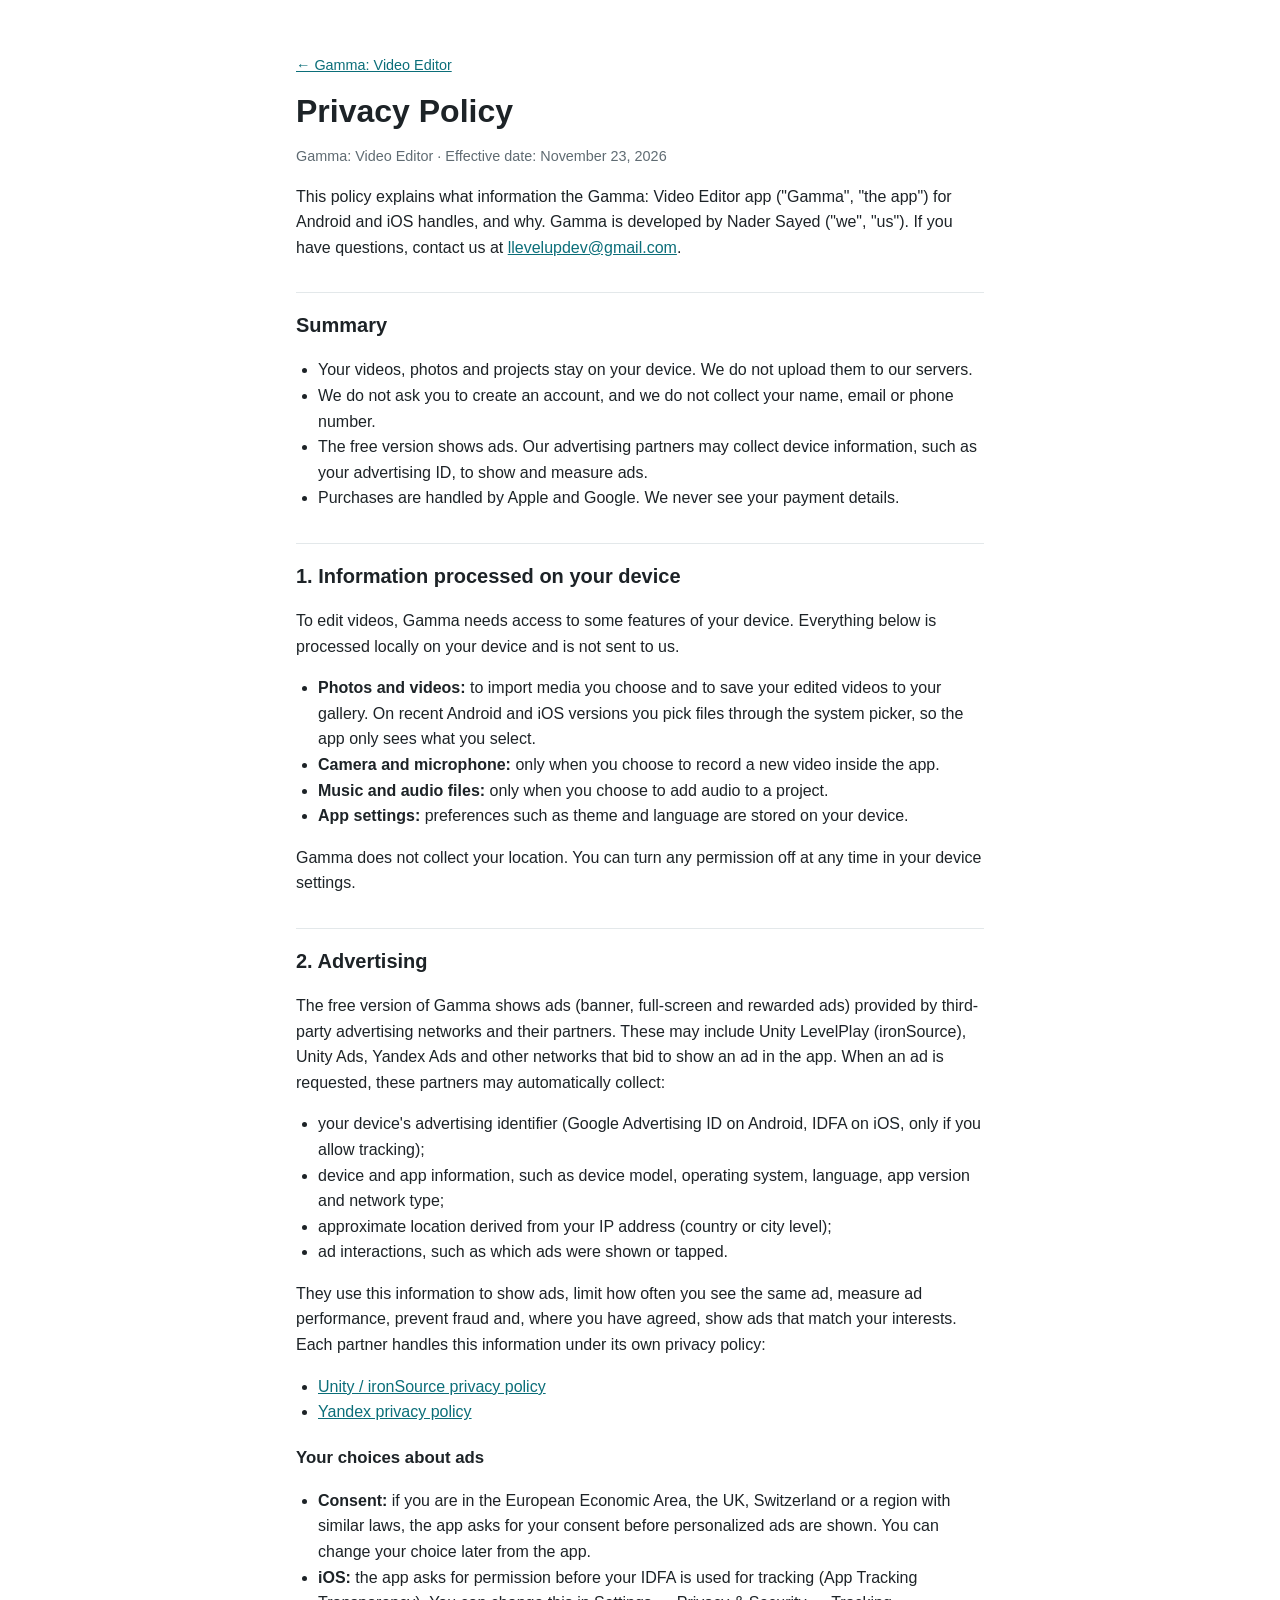
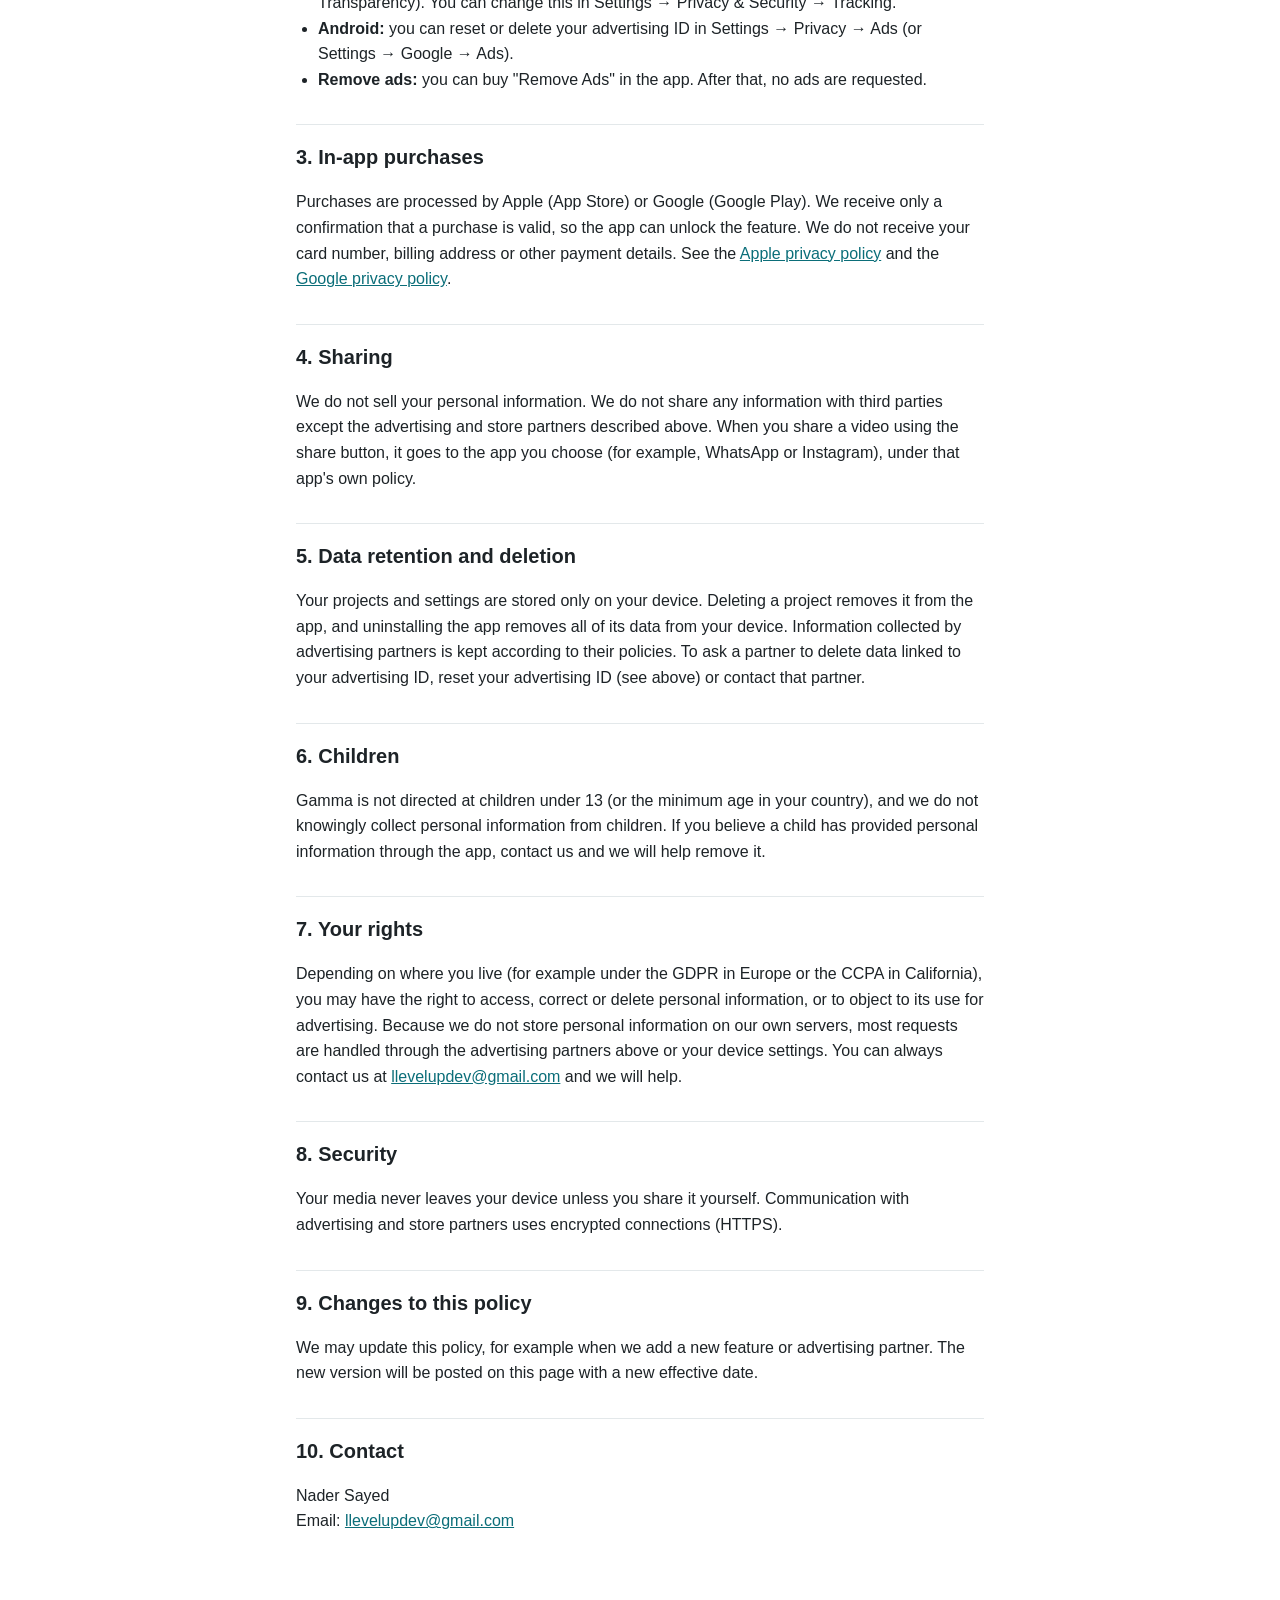
==== gamma/privacy.html @ edf253c3 "Add Gamma: Video Editor home page and privacy policy Co-Authored-By: Claude Opus 5.5 <noreply@anthro" ====
<!doctype html>
<html lang="en">
<head>
<meta charset="utf-8">
<meta name="viewport" content="width=device-width, initial-scale=1">
<title>Privacy Policy – Gamma: Video Editor</title>
<meta name="description" content="Privacy policy for the Gamma: Video Editor app for Android and iOS.">
<link rel="stylesheet" href="style.css">
</head>
<body>
<main>
<p class="back"><a href="./">← Gamma: Video Editor</a></p>
<h1>Privacy Policy</h1>
<p class="meta">Gamma: Video Editor · Effective date: November 23, 2026</p>

<p>This policy explains what information the Gamma: Video Editor app ("Gamma", "the app") for Android and iOS handles, and why. Gamma is developed by Nader Sayed ("we", "us"). If you have questions, contact us at <a href="mailto:llevelupdev@gmail.com">llevelupdev@gmail.com</a>.</p>

<h2>Summary</h2>
<ul>
<li>Your videos, photos and projects stay on your device. We do not upload them to our servers.</li>
<li>We do not ask you to create an account, and we do not collect your name, email or phone number.</li>
<li>The free version shows ads. Our advertising partners may collect device information, such as your advertising ID, to show and measure ads.</li>
<li>Purchases are handled by Apple and Google. We never see your payment details.</li>
</ul>

<h2>1. Information processed on your device</h2>
<p>To edit videos, Gamma needs access to some features of your device. Everything below is processed locally on your device and is not sent to us.</p>
<ul>
<li><strong>Photos and videos:</strong> to import media you choose and to save your edited videos to your gallery. On recent Android and iOS versions you pick files through the system picker, so the app only sees what you select.</li>
<li><strong>Camera and microphone:</strong> only when you choose to record a new video inside the app.</li>
<li><strong>Music and audio files:</strong> only when you choose to add audio to a project.</li>
<li><strong>App settings:</strong> preferences such as theme and language are stored on your device.</li>
</ul>
<p>Gamma does not collect your location. You can turn any permission off at any time in your device settings.</p>

<h2>2. Advertising</h2>
<p>The free version of Gamma shows ads (banner, full-screen and rewarded ads) provided by third-party advertising networks and their partners. These may include Unity LevelPlay (ironSource), Unity Ads, Yandex Ads and other networks that bid to show an ad in the app. When an ad is requested, these partners may automatically collect:</p>
<ul>
<li>your device's advertising identifier (Google Advertising ID on Android, IDFA on iOS, only if you allow tracking);</li>
<li>device and app information, such as device model, operating system, language, app version and network type;</li>
<li>approximate location derived from your IP address (country or city level);</li>
<li>ad interactions, such as which ads were shown or tapped.</li>
</ul>
<p>They use this information to show ads, limit how often you see the same ad, measure ad performance, prevent fraud and, where you have agreed, show ads that match your interests. Each partner handles this information under its own privacy policy:</p>
<ul>
<li><a href="https://unity.com/legal/game-player-and-app-user-privacy-policy">Unity / ironSource privacy policy</a></li>
<li><a href="https://yandex.com/legal/confidential/">Yandex privacy policy</a></li>
</ul>

<h3>Your choices about ads</h3>
<ul>
<li><strong>Consent:</strong> if you are in the European Economic Area, the UK, Switzerland or a region with similar laws, the app asks for your consent before personalized ads are shown. You can change your choice later from the app.</li>
<li><strong>iOS:</strong> the app asks for permission before your IDFA is used for tracking (App Tracking Transparency). You can change this in Settings → Privacy &amp; Security → Tracking.</li>
<li><strong>Android:</strong> you can reset or delete your advertising ID in Settings → Privacy → Ads (or Settings → Google → Ads).</li>
<li><strong>Remove ads:</strong> you can buy "Remove Ads" in the app. After that, no ads are requested.</li>
</ul>

<h2>3. In-app purchases</h2>
<p>Purchases are processed by Apple (App Store) or Google (Google Play). We receive only a confirmation that a purchase is valid, so the app can unlock the feature. We do not receive your card number, billing address or other payment details. See the <a href="https://www.apple.com/legal/privacy/">Apple privacy policy</a> and the <a href="https://policies.google.com/privacy">Google privacy policy</a>.</p>

<h2>4. Sharing</h2>
<p>We do not sell your personal information. We do not share any information with third parties except the advertising and store partners described above. When you share a video using the share button, it goes to the app you choose (for example, WhatsApp or Instagram), under that app's own policy.</p>

<h2>5. Data retention and deletion</h2>
<p>Your projects and settings are stored only on your device. Deleting a project removes it from the app, and uninstalling the app removes all of its data from your device. Information collected by advertising partners is kept according to their policies. To ask a partner to delete data linked to your advertising ID, reset your advertising ID (see above) or contact that partner.</p>

<h2>6. Children</h2>
<p>Gamma is not directed at children under 13 (or the minimum age in your country), and we do not knowingly collect personal information from children. If you believe a child has provided personal information through the app, contact us and we will help remove it.</p>

<h2>7. Your rights</h2>
<p>Depending on where you live (for example under the GDPR in Europe or the CCPA in California), you may have the right to access, correct or delete personal information, or to object to its use for advertising. Because we do not store personal information on our own servers, most requests are handled through the advertising partners above or your device settings. You can always contact us at <a href="mailto:llevelupdev@gmail.com">llevelupdev@gmail.com</a> and we will help.</p>

<h2>8. Security</h2>
<p>Your media never leaves your device unless you share it yourself. Communication with advertising and store partners uses encrypted connections (HTTPS).</p>

<h2>9. Changes to this policy</h2>
<p>We may update this policy, for example when we add a new feature or advertising partner. The new version will be posted on this page with a new effective date.</p>

<h2>10. Contact</h2>
<p>Nader Sayed<br>Email: <a href="mailto:llevelupdev@gmail.com">llevelupdev@gmail.com</a></p>
</main>
</body>
</html>
---- gamma/style.css ----
:root { --bg: #ffffff; --fg: #1d2327; --muted: #5f6b72; --accent: #0b6e79; --line: #e3e8ea; }
@media (prefers-color-scheme: dark) {
  :root { --bg: #0e1316; --fg: #e6ecee; --muted: #9aa7ad; --accent: #7fd3dc; --line: #243035; }
}
* { box-sizing: border-box; }
body { margin: 0; background: var(--bg); color: var(--fg);
  font: 16px/1.6 -apple-system, BlinkMacSystemFont, "Segoe UI", Roboto, sans-serif; }
main { max-width: 720px; margin: 0 auto; padding: 40px 16px 64px; }
h1 { font-size: 2rem; line-height: 1.2; margin: 0 0 8px; }
h2 { font-size: 1.25rem; margin: 32px 0 8px; padding-top: 16px; border-top: 1px solid var(--line); }
h3 { font-size: 1.05rem; margin: 20px 0 6px; }
a { color: var(--accent); }
.meta, .back { color: var(--muted); font-size: .9rem; }
.lead { font-size: 1.15rem; color: var(--muted); }
.stores { display: flex; flex-wrap: wrap; gap: 12px; margin: 24px 0; }
.btn { display: inline-block; padding: 10px 18px; border-radius: 10px; background: var(--accent);
  color: var(--bg); text-decoration: none; font-weight: 600; }
ul { padding-left: 22px; }
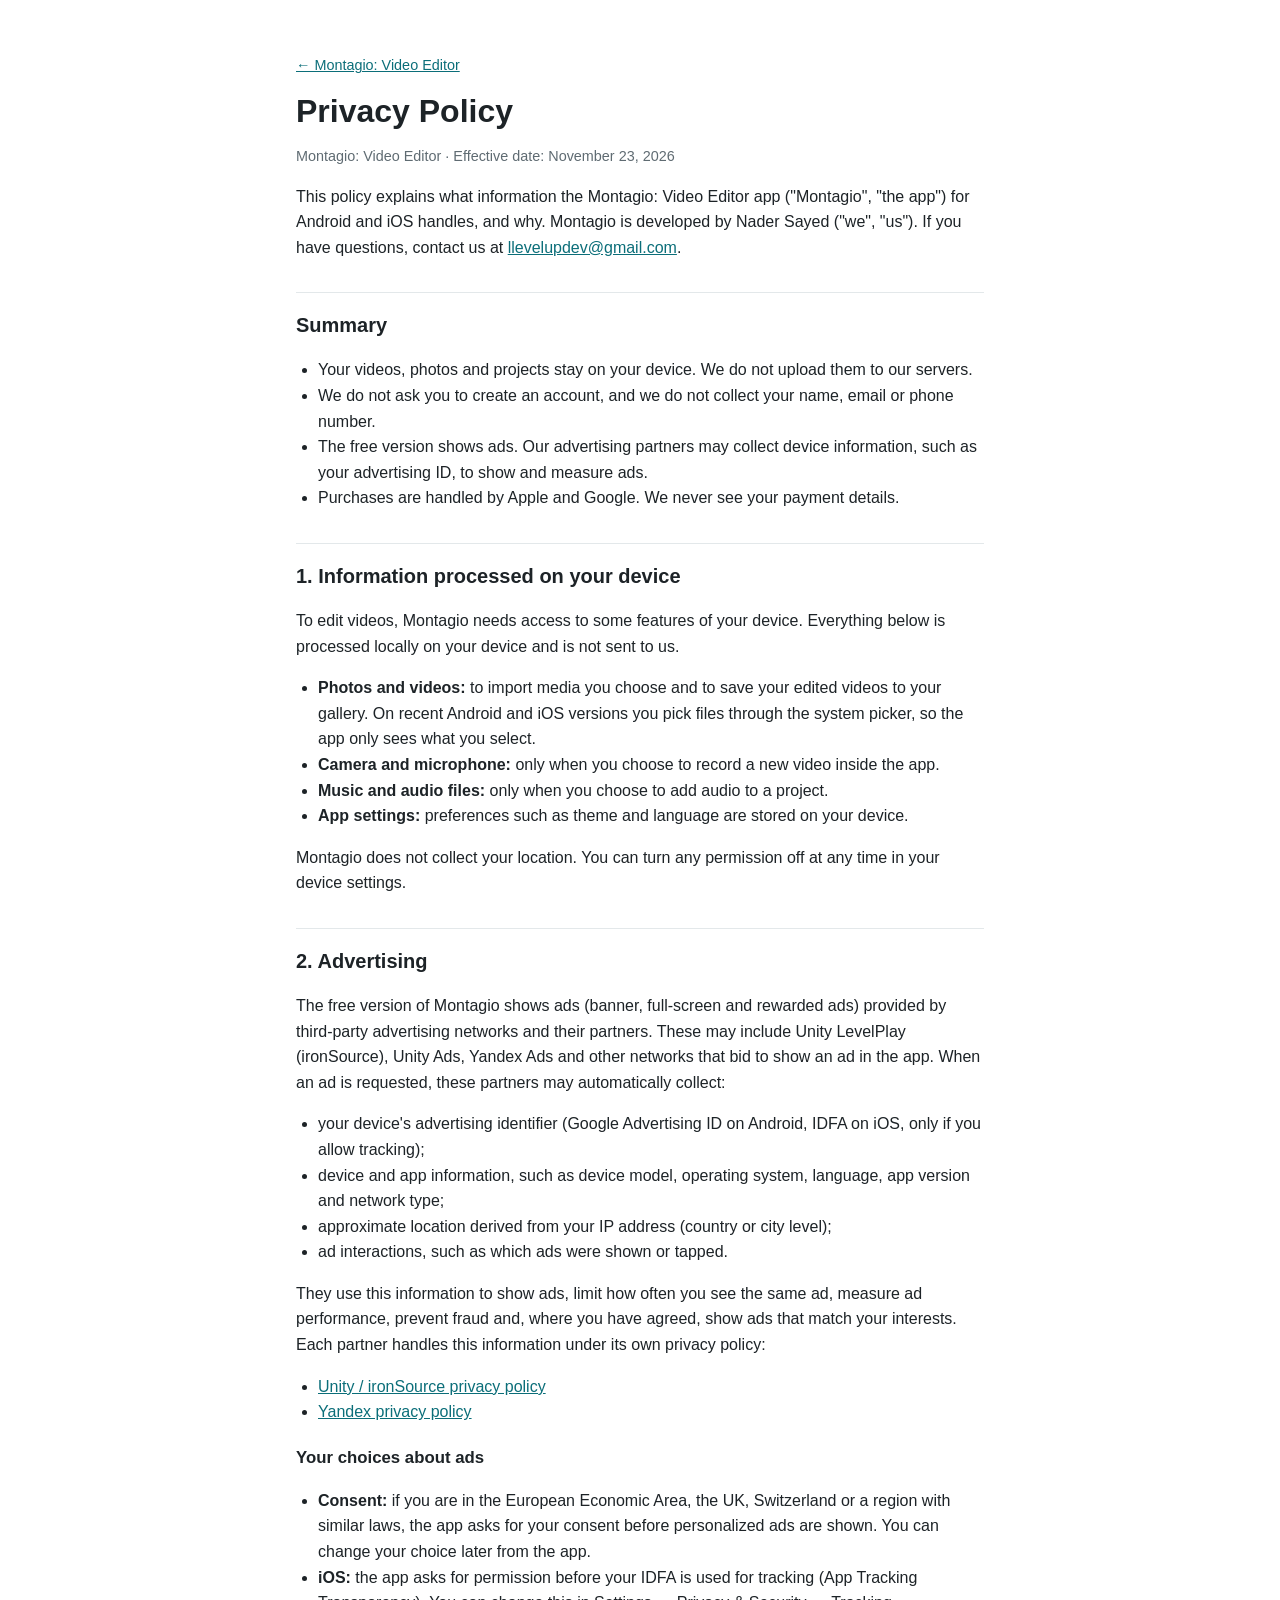
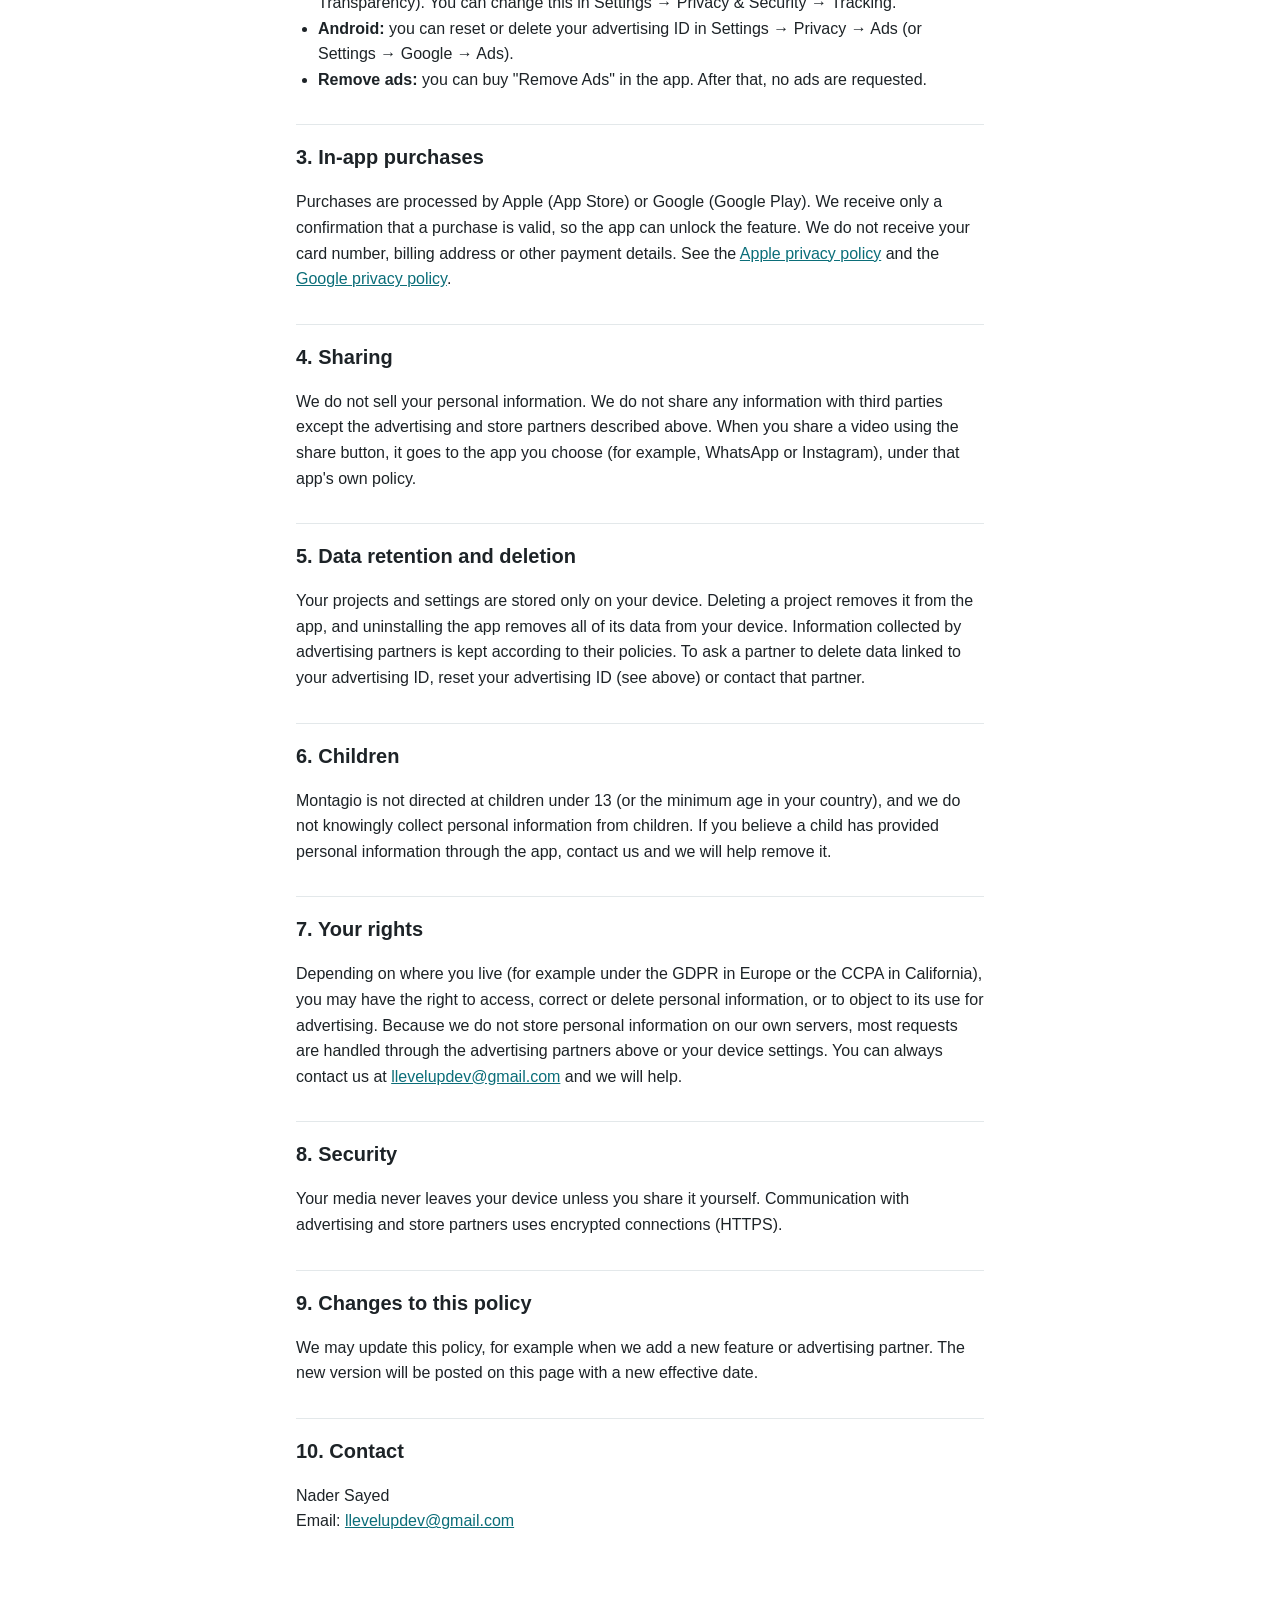
==== commit c5301a59: "Rename Gamma to Montagio; redirect old pages" ====
--- a/gamma/privacy.html
+++ b/gamma/privacy.html
@@ -1,83 +1,6 @@
 <!doctype html>
-<html lang="en">
-<head>
-<meta charset="utf-8">
-<meta name="viewport" content="width=device-width, initial-scale=1">
-<title>Privacy Policy – Gamma: Video Editor</title>
-<meta name="description" content="Privacy policy for the Gamma: Video Editor app for Android and iOS.">
-<link rel="stylesheet" href="style.css">
-</head>
-<body>
-<main>
-<p class="back"><a href="./">← Gamma: Video Editor</a></p>
-<h1>Privacy Policy</h1>
-<p class="meta">Gamma: Video Editor · Effective date: November 23, 2026</p>
-
-<p>This policy explains what information the Gamma: Video Editor app ("Gamma", "the app") for Android and iOS handles, and why. Gamma is developed by Nader Sayed ("we", "us"). If you have questions, contact us at <a href="mailto:llevelupdev@gmail.com">llevelupdev@gmail.com</a>.</p>
-
-<h2>Summary</h2>
-<ul>
-<li>Your videos, photos and projects stay on your device. We do not upload them to our servers.</li>
-<li>We do not ask you to create an account, and we do not collect your name, email or phone number.</li>
-<li>The free version shows ads. Our advertising partners may collect device information, such as your advertising ID, to show and measure ads.</li>
-<li>Purchases are handled by Apple and Google. We never see your payment details.</li>
-</ul>
-
-<h2>1. Information processed on your device</h2>
-<p>To edit videos, Gamma needs access to some features of your device. Everything below is processed locally on your device and is not sent to us.</p>
-<ul>
-<li><strong>Photos and videos:</strong> to import media you choose and to save your edited videos to your gallery. On recent Android and iOS versions you pick files through the system picker, so the app only sees what you select.</li>
-<li><strong>Camera and microphone:</strong> only when you choose to record a new video inside the app.</li>
-<li><strong>Music and audio files:</strong> only when you choose to add audio to a project.</li>
-<li><strong>App settings:</strong> preferences such as theme and language are stored on your device.</li>
-</ul>
-<p>Gamma does not collect your location. You can turn any permission off at any time in your device settings.</p>
-
-<h2>2. Advertising</h2>
-<p>The free version of Gamma shows ads (banner, full-screen and rewarded ads) provided by third-party advertising networks and their partners. These may include Unity LevelPlay (ironSource), Unity Ads, Yandex Ads and other networks that bid to show an ad in the app. When an ad is requested, these partners may automatically collect:</p>
-<ul>
-<li>your device's advertising identifier (Google Advertising ID on Android, IDFA on iOS, only if you allow tracking);</li>
-<li>device and app information, such as device model, operating system, language, app version and network type;</li>
-<li>approximate location derived from your IP address (country or city level);</li>
-<li>ad interactions, such as which ads were shown or tapped.</li>
-</ul>
-<p>They use this information to show ads, limit how often you see the same ad, measure ad performance, prevent fraud and, where you have agreed, show ads that match your interests. Each partner handles this information under its own privacy policy:</p>
-<ul>
-<li><a href="https://unity.com/legal/game-player-and-app-user-privacy-policy">Unity / ironSource privacy policy</a></li>
-<li><a href="https://yandex.com/legal/confidential/">Yandex privacy policy</a></li>
-</ul>
-
-<h3>Your choices about ads</h3>
-<ul>
-<li><strong>Consent:</strong> if you are in the European Economic Area, the UK, Switzerland or a region with similar laws, the app asks for your consent before personalized ads are shown. You can change your choice later from the app.</li>
-<li><strong>iOS:</strong> the app asks for permission before your IDFA is used for tracking (App Tracking Transparency). You can change this in Settings → Privacy &amp; Security → Tracking.</li>
-<li><strong>Android:</strong> you can reset or delete your advertising ID in Settings → Privacy → Ads (or Settings → Google → Ads).</li>
-<li><strong>Remove ads:</strong> you can buy "Remove Ads" in the app. After that, no ads are requested.</li>
-</ul>
-
-<h2>3. In-app purchases</h2>
-<p>Purchases are processed by Apple (App Store) or Google (Google Play). We receive only a confirmation that a purchase is valid, so the app can unlock the feature. We do not receive your card number, billing address or other payment details. See the <a href="https://www.apple.com/legal/privacy/">Apple privacy policy</a> and the <a href="https://policies.google.com/privacy">Google privacy policy</a>.</p>
-
-<h2>4. Sharing</h2>
-<p>We do not sell your personal information. We do not share any information with third parties except the advertising and store partners described above. When you share a video using the share button, it goes to the app you choose (for example, WhatsApp or Instagram), under that app's own policy.</p>
-
-<h2>5. Data retention and deletion</h2>
-<p>Your projects and settings are stored only on your device. Deleting a project removes it from the app, and uninstalling the app removes all of its data from your device. Information collected by advertising partners is kept according to their policies. To ask a partner to delete data linked to your advertising ID, reset your advertising ID (see above) or contact that partner.</p>
-
-<h2>6. Children</h2>
-<p>Gamma is not directed at children under 13 (or the minimum age in your country), and we do not knowingly collect personal information from children. If you believe a child has provided personal information through the app, contact us and we will help remove it.</p>
-
-<h2>7. Your rights</h2>
-<p>Depending on where you live (for example under the GDPR in Europe or the CCPA in California), you may have the right to access, correct or delete personal information, or to object to its use for advertising. Because we do not store personal information on our own servers, most requests are handled through the advertising partners above or your device settings. You can always contact us at <a href="mailto:llevelupdev@gmail.com">llevelupdev@gmail.com</a> and we will help.</p>
-
-<h2>8. Security</h2>
-<p>Your media never leaves your device unless you share it yourself. Communication with advertising and store partners uses encrypted connections (HTTPS).</p>
-
-<h2>9. Changes to this policy</h2>
-<p>We may update this policy, for example when we add a new feature or advertising partner. The new version will be posted on this page with a new effective date.</p>
-
-<h2>10. Contact</h2>
-<p>Nader Sayed<br>Email: <a href="mailto:llevelupdev@gmail.com">llevelupdev@gmail.com</a></p>
-</main>
-</body>
-</html>
+<html lang="en"><head><meta charset="utf-8">
+<meta http-equiv="refresh" content="0; url=../montagio/privacy.html">
+<link rel="canonical" href="https://nader1414518.github.io/montagio/privacy.html">
+<title>Moved</title></head>
+<body><p>This page has moved to <a href="../montagio/privacy.html">../montagio/privacy.html</a>.</p></body></html>
